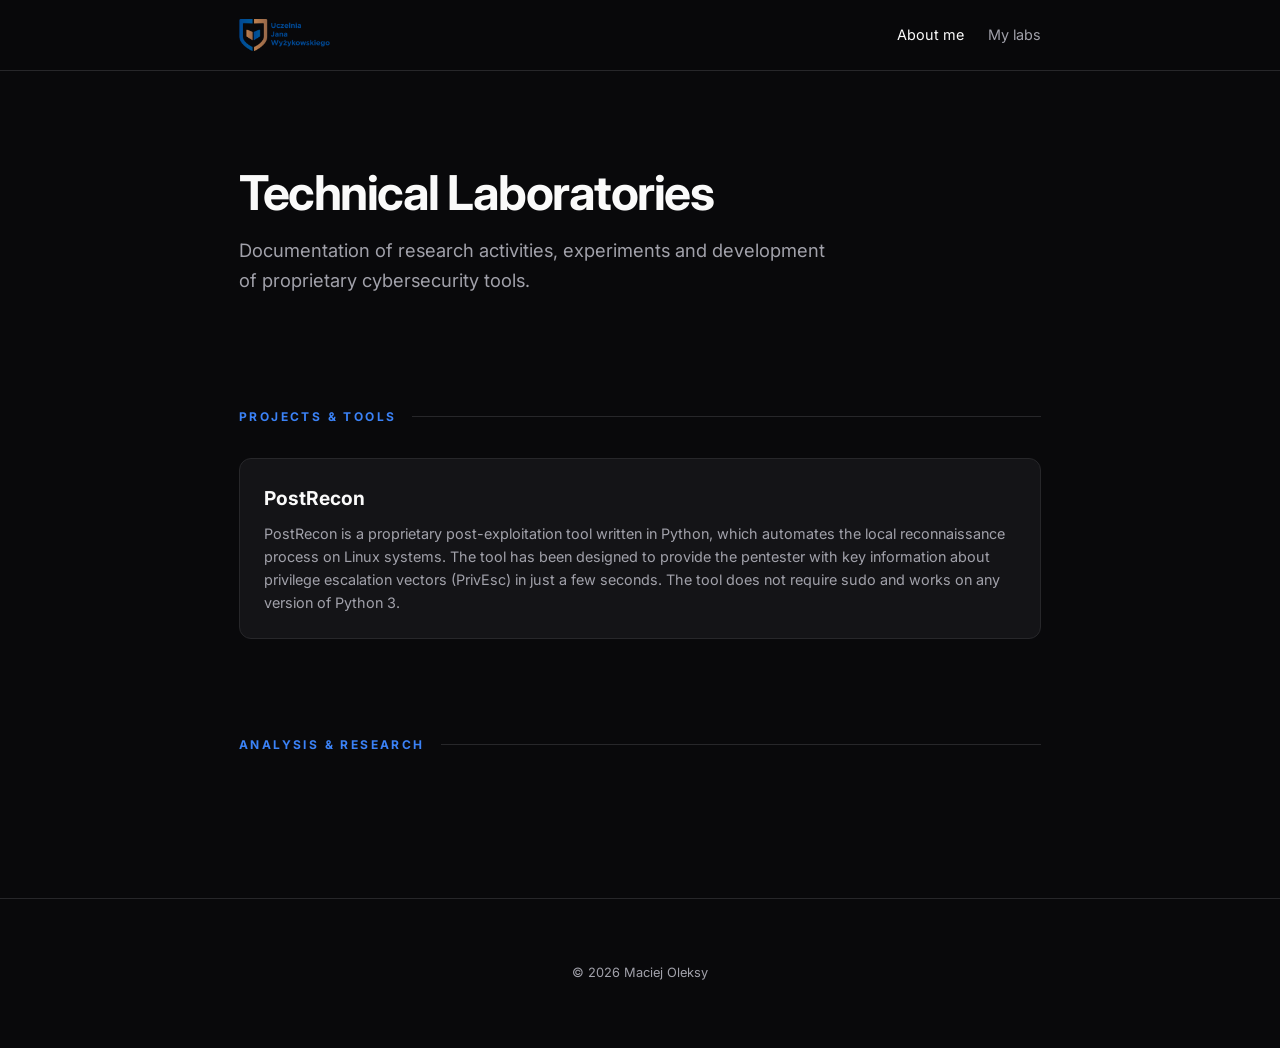
==== labs.html @ 93d10d8d "Add files via upload" ====
<!DOCTYPE html>
<html lang="pl">
<head>
    <meta charset="UTF-8">
    <meta name="viewport" content="width=device-width, initial-scale=1.0">
    <title>My labs | Maciej Oleksy</title>
    <link rel="stylesheet" href="style.css">
    <link href="https://fonts.googleapis.com/css2?family=Inter:wght@400;500;700&display=swap" rel="stylesheet">
</head>
<body>
    <header class="main-nav">
    <div class="container">
        <nav>
            <div class="logo-wrapper">
                <img src="ujw.png" alt="Logo" class="nav-icon">
            </div>

            <ul class="nav-links">
                <li><a href="index.html" class="active">About me</a></li>
                <li><a href="labs.html">My labs</a></li>
            </ul>
        </nav>
    </div>
</header>

    <main class="container">
        <section class="hero">
            <h1>Technical Laboratories</h1>
            <p>Documentation of research activities, experiments and development of proprietary cybersecurity tools.</p>
        </section>

        <section>
            <h2 class="section-title">Projects & Tools</h2>
            <div class="grid">
                <a href="https://github.com/christwaffen" target="_blank" class="card">
                    <h3>PostRecon</h3>
                    <p>
                     PostRecon is a proprietary post-exploitation tool written in Python, 
                     which automates the local reconnaissance process on Linux systems. The tool has been designed 
                     to provide the pentester with key information about privilege escalation vectors (PrivEsc) in just a few seconds.
                     The tool does not require sudo and works on any version of Python 3.
                    </p>
                </a>
            </div>
        </section>

        <section>
            <h2 class="section-title">Analysis & research</h2>
        </section>
    </main>

    <footer>
        <p>&copy; 2026 Maciej Oleksy</p>
    </footer>
</body>
</html>
---- style.css ----
:root {
    --bg: #09090b;
    --card: #141417;
    --border: #27272a;
    --text: #fafafa;
    --text-muted: #a1a1aa;
    --accent: #3b82f6;
    --accent-glow: rgba(59, 130, 246, 0.1);
}

* { margin: 0; padding: 0; box-sizing: border-box; }

body {
    background-color: var(--bg);
    color: var(--text);
    font-family: 'Inter', sans-serif;
    line-height: 1.6;
    -webkit-font-smoothing: antialiased;
}

.container {
    max-width: 850px;
    margin: 0 auto;
    padding: 0 1.5rem;
}

header.main-nav {
    border-bottom: 1px solid var(--border);
    padding: 1.2rem 0;
    position: sticky;
    top: 0;
    background: rgba(9, 9, 11, 0.85);
    backdrop-filter: blur(12px);
    z-index: 100;
}

/* navbar */
nav { display: flex; justify-content: space-between; align-items: center; }
.nav-links { display: flex; gap: 1.5rem; list-style: none; }
.nav-links a { text-decoration: none; color: var(--text-muted); font-size: 0.9rem; transition: 0.2s; }
.nav-links a:hover, .nav-links a.active { color: var(--text); }


.logo-wrapper {
    display: flex;
    align-items: center;
    gap: 12px;
}

.nav-icon {
    height: 32px;
    width: auto;
    display: block;
}

/* hero */
.hero { padding: 6rem 0 4rem; }
.hero h1 { font-size: 3rem; letter-spacing: -1.5px; margin-bottom: 1rem; line-height: 1.1; }
.hero p { color: var(--text-muted); font-size: 1.15rem; max-width: 600px; }

/* descr section */
section { padding: 3rem 0; }
.section-title { 
    font-size: 0.75rem; text-transform: uppercase; letter-spacing: 0.15rem; 
    color: var(--accent); margin-bottom: 2rem; display: flex; align-items: center; gap: 1rem;
}
.section-title::after { content: ""; height: 1px; flex-grow: 1; background: var(--border); }

/* skills */
.skills-list { display: flex; flex-direction: column; gap: 1.5rem; }
.skill-row { display: grid; grid-template-columns: 180px 1fr; align-items: center; border-bottom: 1px solid var(--border); padding-bottom: 1rem; }
.skill-category-name { font-size: 0.8rem; color: var(--text-muted); text-transform: uppercase; letter-spacing: 1px; }
.skill-tags-inline { display: flex; flex-wrap: wrap; gap: 0.75rem; }
.skill-tags-inline span { font-size: 1rem; font-weight: 500; }
.skill-tags-inline span:not(:last-child)::after { content: "•"; margin-left: 0.75rem; color: var(--accent); opacity: 0.4; }

/* timeline */
.timeline { border-left: 1px solid var(--border); padding-left: 2rem; margin-left: 0.5rem; }
.timeline-item { position: relative; margin-bottom: 2.5rem; }
.timeline-item::before { content: ""; position: absolute; left: calc(-2rem - 5px); top: 8px; width: 9px; height: 9px; background: var(--accent); border-radius: 50%; box-shadow: 0 0 10px var(--accent); }
.timeline-date { font-family: monospace; font-size: 0.85rem; color: var(--accent); margin-bottom: 0.4rem; display: block; }
.timeline-content h3 { font-size: 1.2rem; margin-bottom: 0.4rem; }
.timeline-content p { color: var(--text-muted); font-size: 0.95rem; }

/* grid for labs.html */
.grid { display: grid; grid-template-columns: repeat(auto-fit, minmax(300px, 1fr)); gap: 1.5rem; }
.card { 
    background: var(--card); border: 1px solid var(--border); padding: 1.5rem; border-radius: 12px; 
    text-decoration: none; color: inherit; transition: 0.3s cubic-bezier(0.4, 0, 0.2, 1);
}
.card:hover { border-color: var(--accent); transform: translateY(-4px); box-shadow: 0 12px 30px var(--accent-glow); }
.card h3 { margin-bottom: 0.5rem; font-size: 1.2rem; }
.card p { color: var(--text-muted); font-size: 0.9rem; }

/* contact and footer */
.contact-links { display: flex; gap: 1rem; }
.contact-item { 
    padding: 0.8rem 1.5rem; border: 1px solid var(--border); border-radius: 8px; 
    text-decoration: none; color: var(--text); font-size: 0.9rem; transition: 0.2s;
}
.contact-item:hover { border-color: var(--accent); background: var(--accent-glow); }

footer { padding: 4rem 0; border-top: 1px solid var(--border); margin-top: 4rem; color: var(--text-muted); font-size: 0.8rem; text-align: center; }

#link {
  text-decoration: none;
  transition: 0.3s;
  color: #a1a1aa;
  font-style: italic;
}

#link:hover {
  color: #3b82f6;
}

/* RWD */
@media (max-width: 650px) {
    .hero h1 { font-size: 2.2rem; }
    .skill-row { grid-template-columns: 1fr; gap: 0.5rem; }
    nav { flex-direction: column; gap: 1rem; }
}
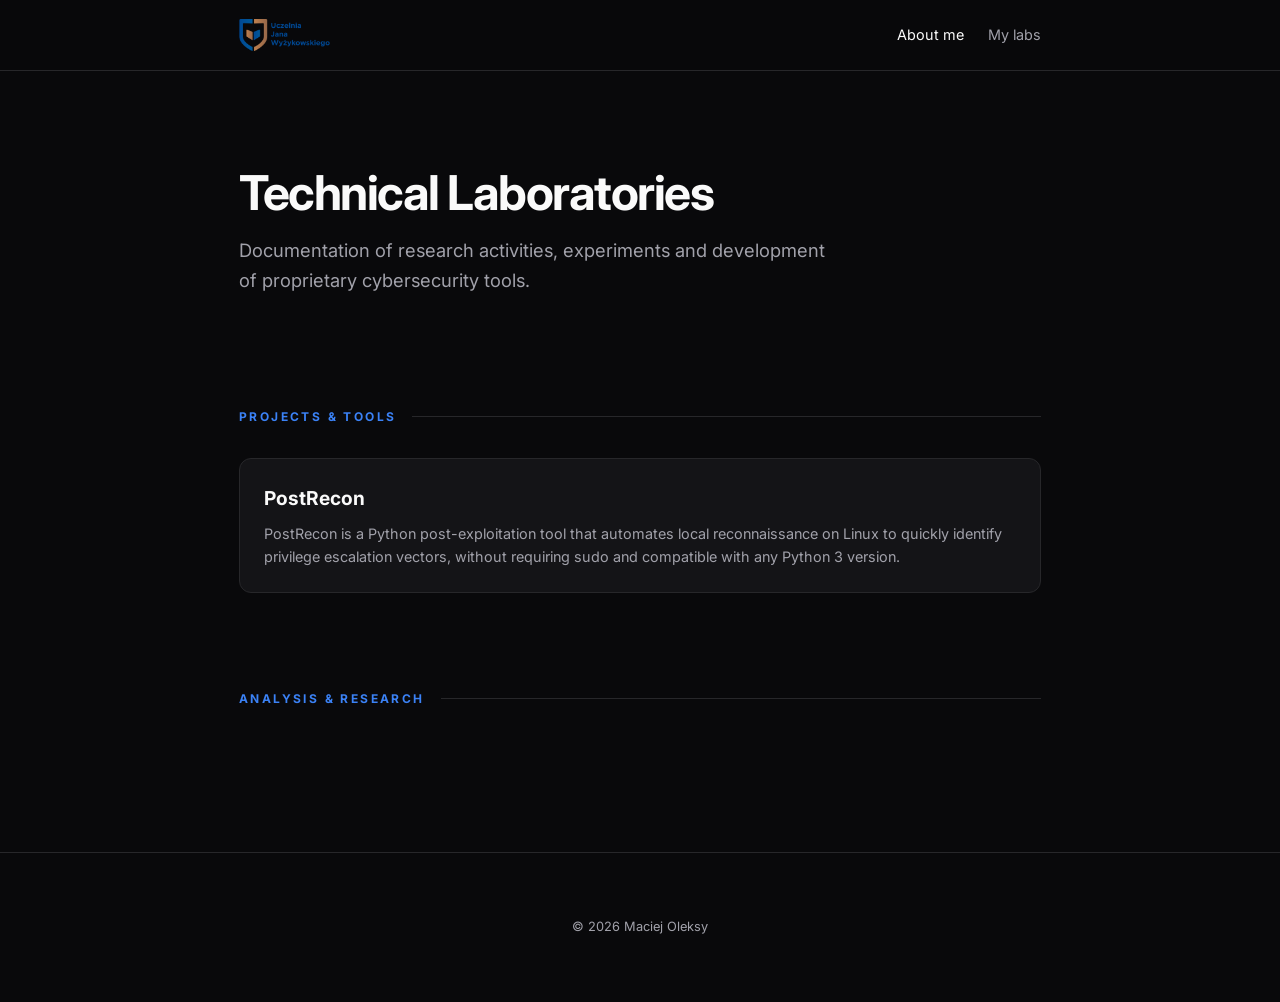
==== commit b5b7270c: "Update labs.html" ====
--- a/labs.html
+++ b/labs.html
@@ -32,13 +32,10 @@
         <section>
             <h2 class="section-title">Projects & Tools</h2>
             <div class="grid">
-                <a href="https://github.com/christwaffen" target="_blank" class="card">
+                <a href="https://github.com/christwaffen/postrecon" target="_blank" class="card">
                     <h3>PostRecon</h3>
                     <p>
-                     PostRecon is a proprietary post-exploitation tool written in Python, 
-                     which automates the local reconnaissance process on Linux systems. The tool has been designed 
-                     to provide the pentester with key information about privilege escalation vectors (PrivEsc) in just a few seconds.
-                     The tool does not require sudo and works on any version of Python 3.
+                     PostRecon is a Python post-exploitation tool that automates local reconnaissance on Linux to quickly identify privilege escalation vectors, without requiring sudo and compatible with any Python 3 version.
                     </p>
                 </a>
             </div>
@@ -53,4 +50,4 @@
         <p>&copy; 2026 Maciej Oleksy</p>
     </footer>
 </body>
-</html>+</html>
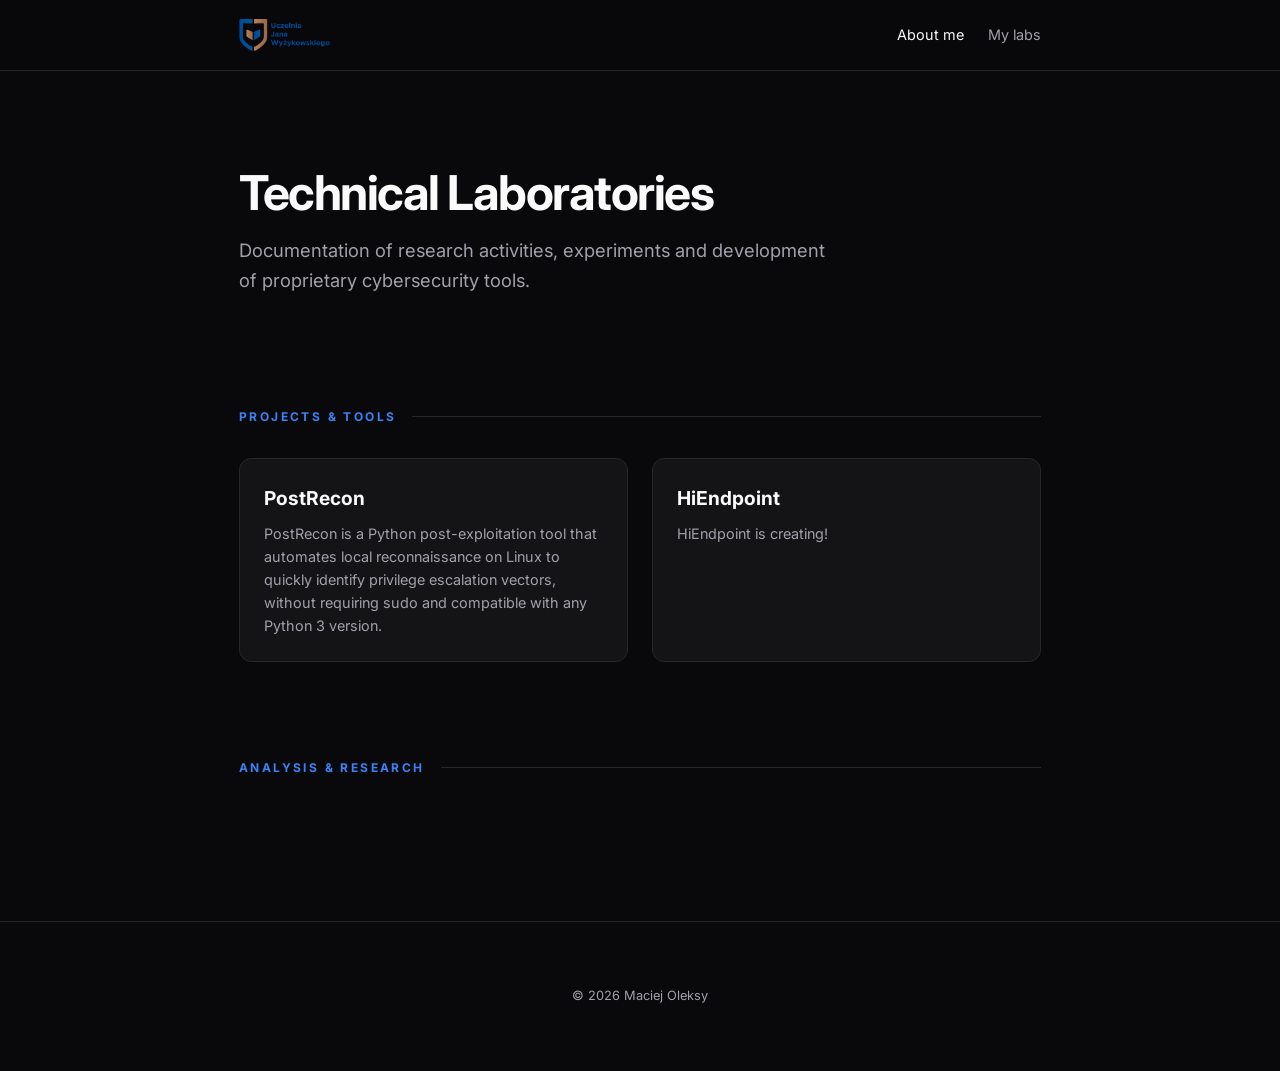
==== commit 68efabe1: "Update labs.html" ====
--- a/labs.html
+++ b/labs.html
@@ -38,6 +38,13 @@
                      PostRecon is a Python post-exploitation tool that automates local reconnaissance on Linux to quickly identify privilege escalation vectors, without requiring sudo and compatible with any Python 3 version.
                     </p>
                 </a>
+
+                <a href="#" target="_blank" class="card">
+                    <h3>HiEndpoint</h3>
+                    <p>
+                     HiEndpoint is creating!
+                    </p>
+                </a>
             </div>
         </section>
 
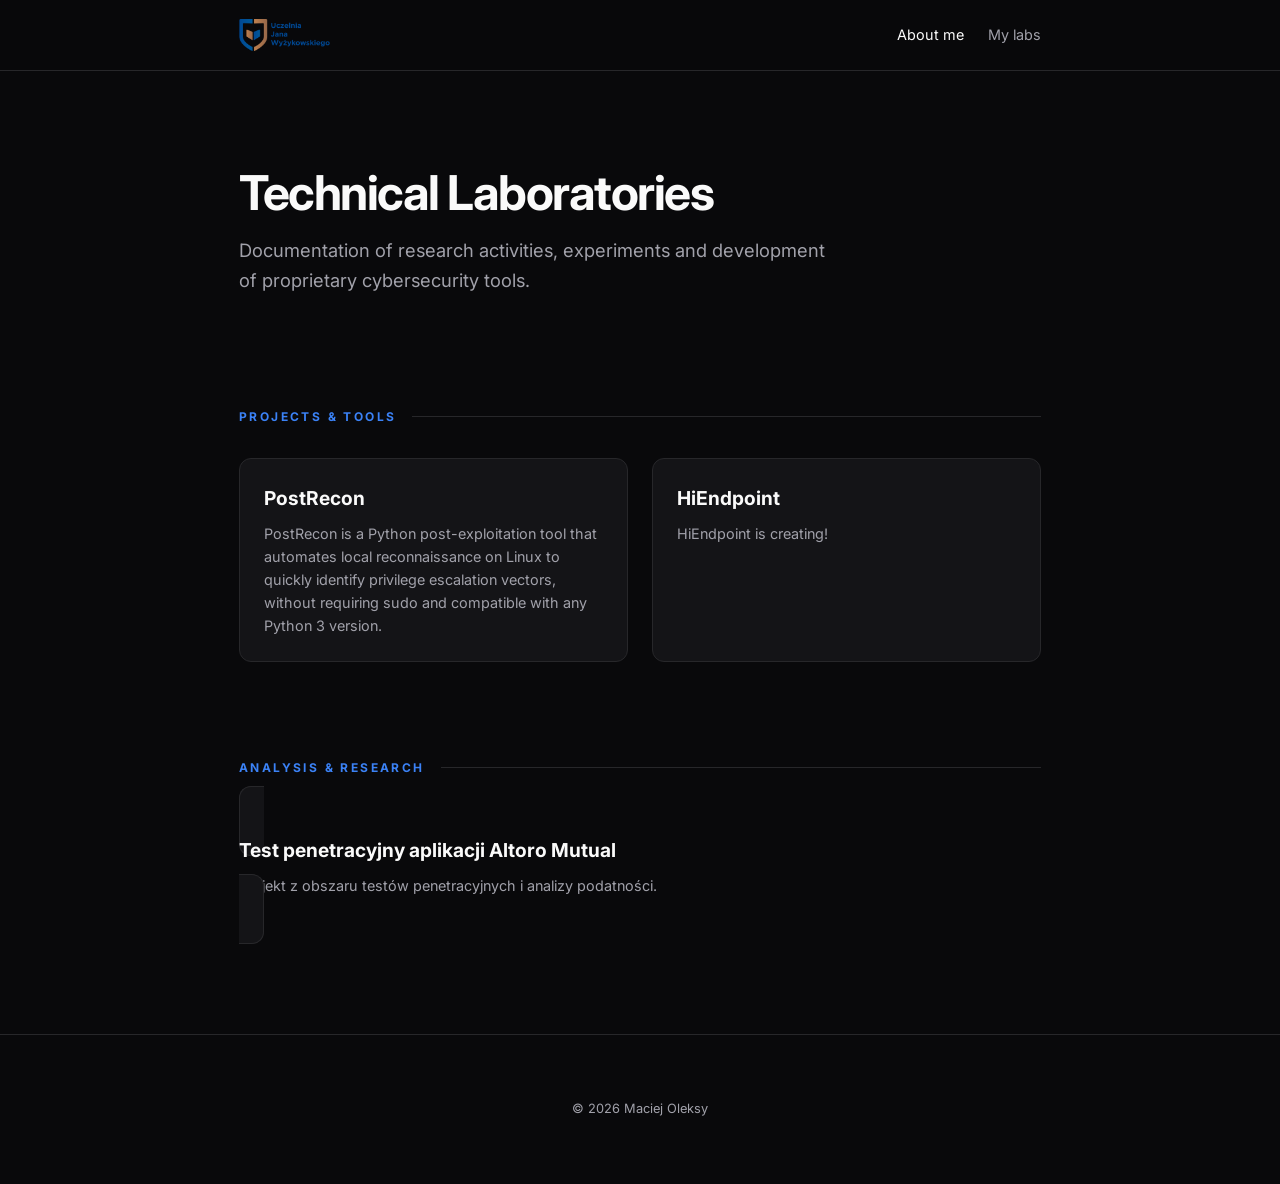
==== commit 7543a78e: "Update labs.html" ====
--- a/labs.html
+++ b/labs.html
@@ -50,6 +50,12 @@
 
         <section>
             <h2 class="section-title">Analysis & research</h2>
+                 <a href="#" target="_blank" class="card">
+                    <h3>Test penetracyjny aplikacji Altoro Mutual</h3>
+                    <p>
+                     Projekt z obszaru testów penetracyjnych i analizy podatności.
+                    </p>
+                </a>
         </section>
     </main>
 
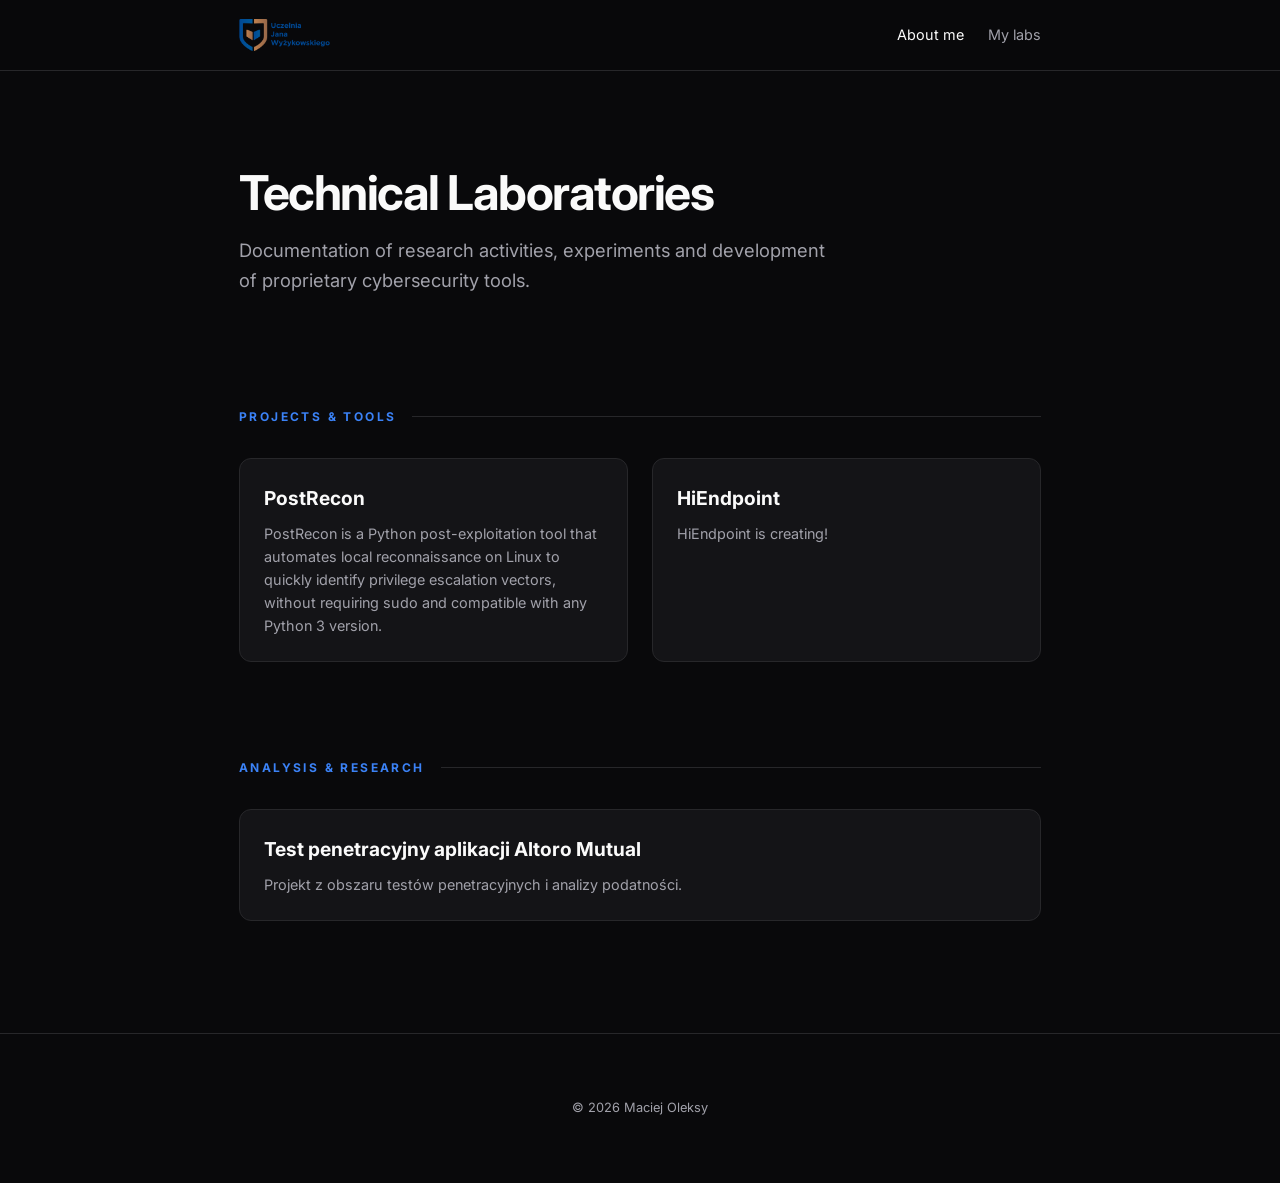
==== commit c1a59e1d: "Update labs.html" ====
--- a/labs.html
+++ b/labs.html
@@ -50,12 +50,14 @@
 
         <section>
             <h2 class="section-title">Analysis & research</h2>
-                 <a href="#" target="_blank" class="card">
+            <div class="grid">
+                 <a href="https://github.com/christwaffen/Pentest-Project-Altoro-Mutual" target="_blank" class="card">
                     <h3>Test penetracyjny aplikacji Altoro Mutual</h3>
                     <p>
                      Projekt z obszaru testów penetracyjnych i analizy podatności.
                     </p>
                 </a>
+            </div>
         </section>
     </main>
 
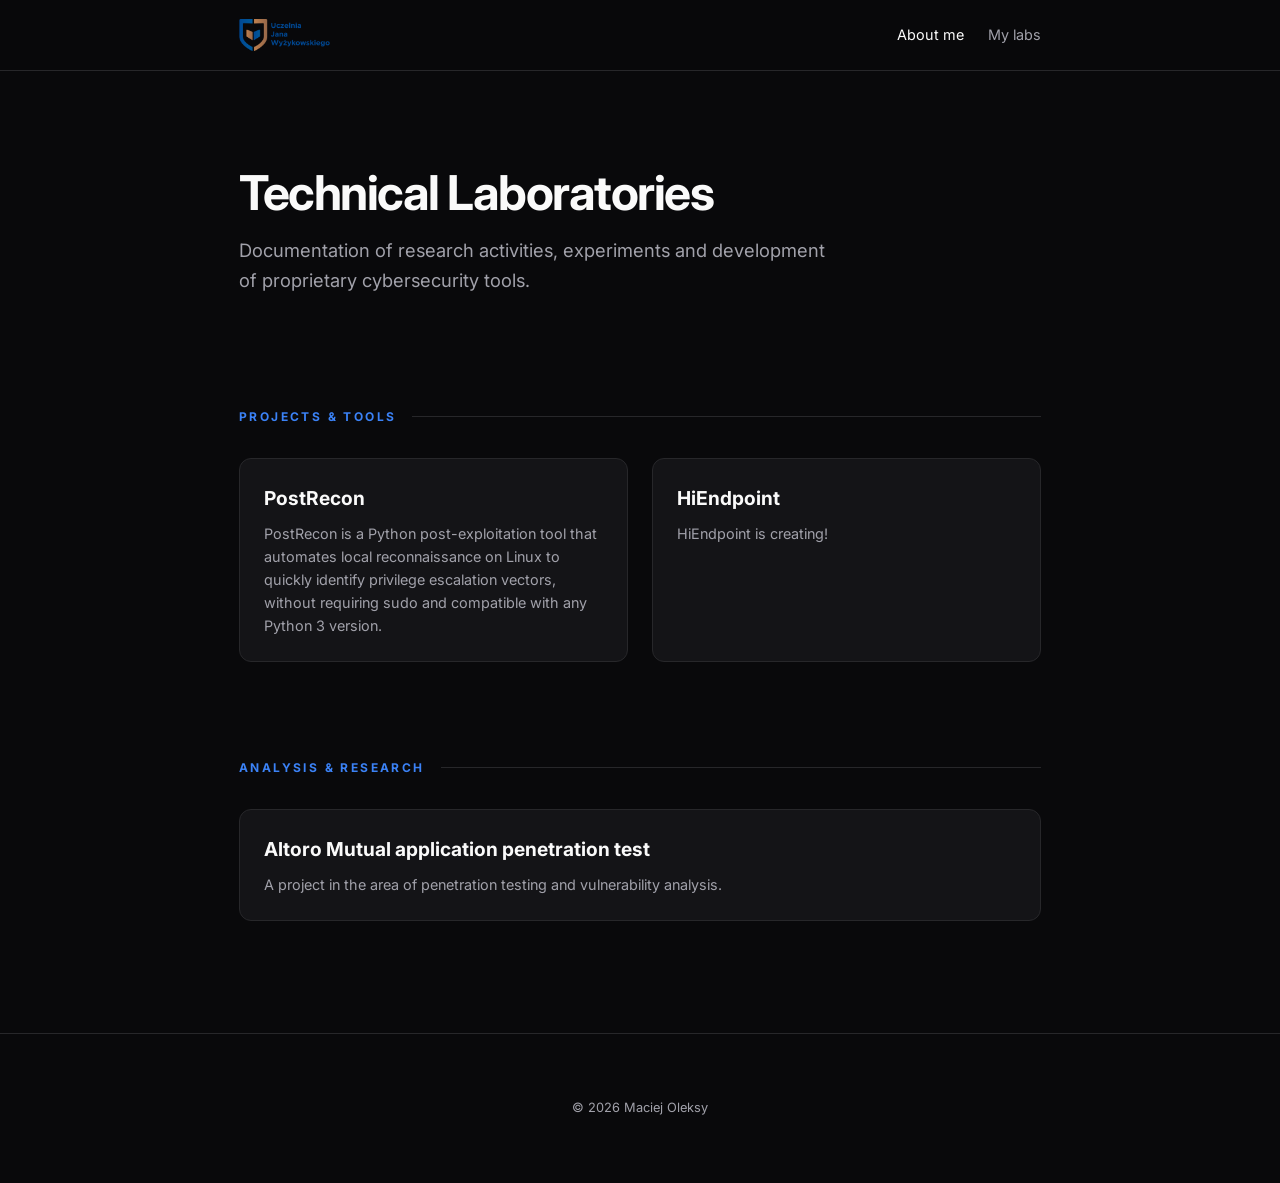
==== commit c5b688e2: "Update labs.html" ====
--- a/labs.html
+++ b/labs.html
@@ -52,9 +52,9 @@
             <h2 class="section-title">Analysis & research</h2>
             <div class="grid">
                  <a href="https://github.com/christwaffen/Pentest-Project-Altoro-Mutual" target="_blank" class="card">
-                    <h3>Test penetracyjny aplikacji Altoro Mutual</h3>
+                    <h3>Altoro Mutual application penetration test</h3>
                     <p>
-                     Projekt z obszaru testów penetracyjnych i analizy podatności.
+                     A project in the area of ​​penetration testing and vulnerability analysis.
                     </p>
                 </a>
             </div>
